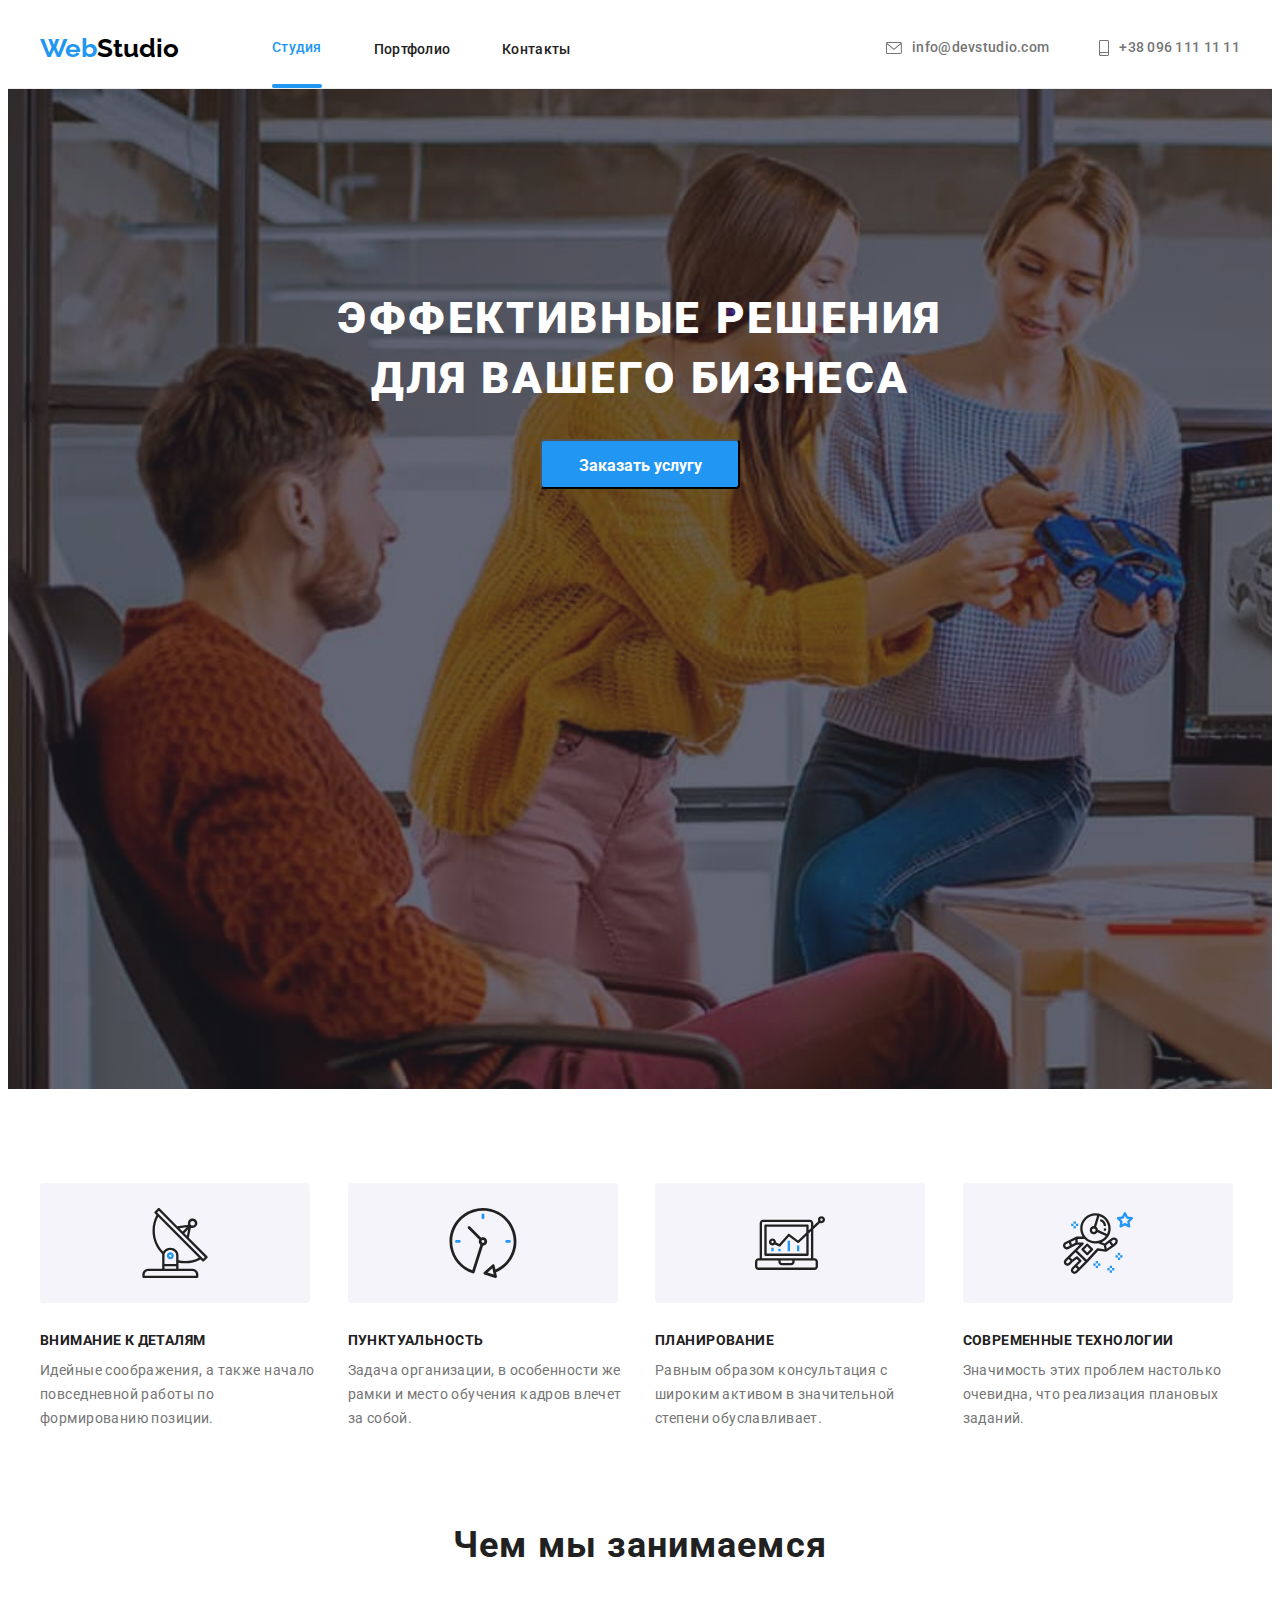
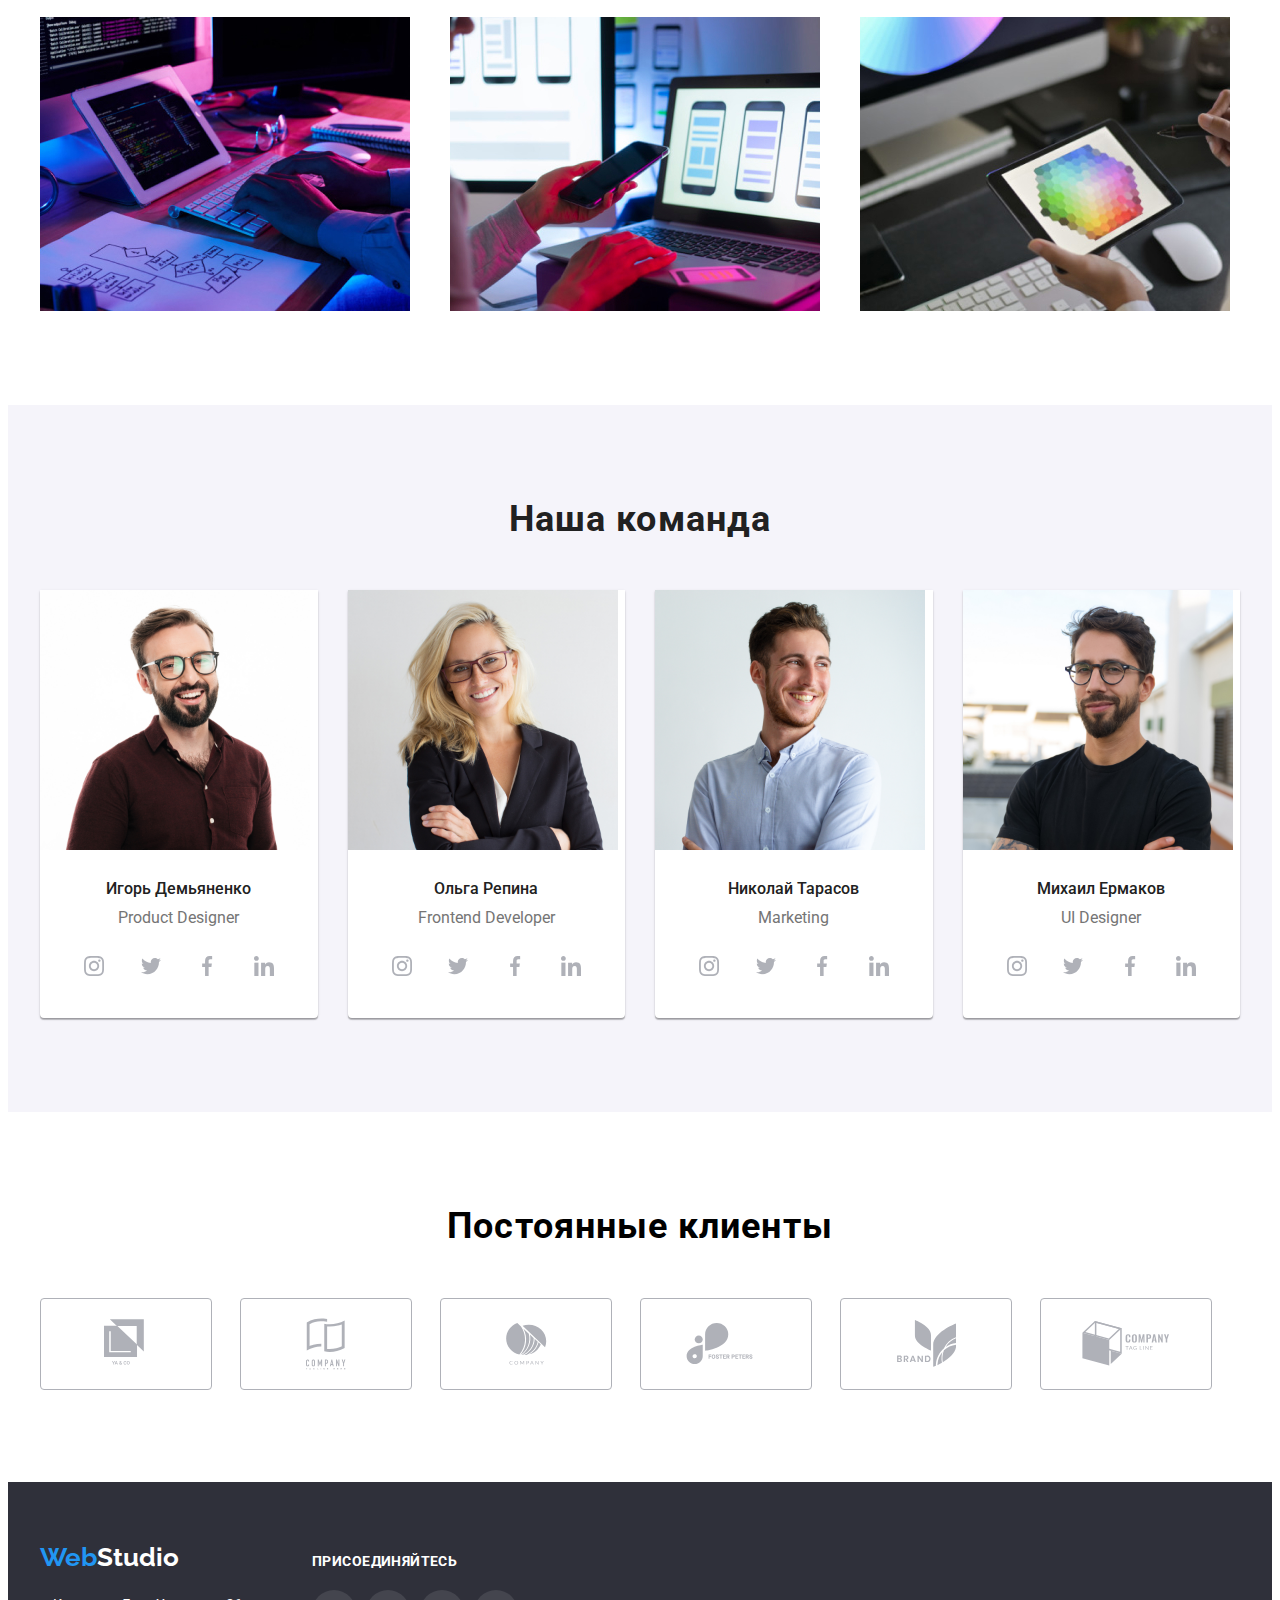
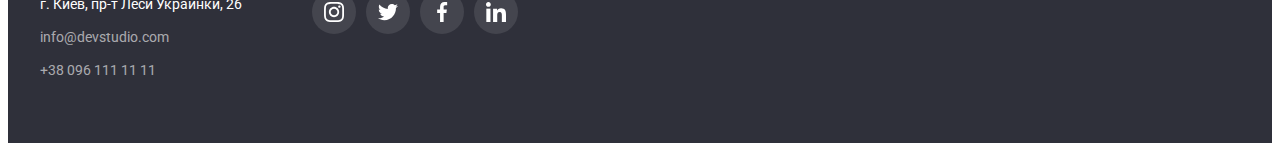
==== index.html @ 8be7efcd "5 REPO" ====
<!DOCTYPE html>
<html lang="ru">

<head>
  <meta charset="UTF-8" />
  <meta http-equiv="X-UA-Compatible" content="IE=edge" />
  <meta name="viewport" content="width=device-width, initial-scale=1.0" />
  <title>Студия</title>
  <link rel="preconnect" href="https://fonts.gstatic.com">
  <link rel="preconnect" href="https://fonts.gstatic.com">
  <link
    href="https://fonts.googleapis.com/css2?family=Raleway:wght@400;700&family=Roboto:wght@400;500;700;900&display=swap"
    rel="stylesheet">

  <link rel="stylesheet" href="https://cdnjs.cloudflare.com/ajax/libs/modern-normalize/1.0.0/modern-normalize.min.css"
    integrity="sha512-ISS7cAi1PEhQ8jnbJpJZMd29NlhNj4AWYyLOSp2CE/CsHxTCu+r+t0D2yoJudVrd0/8fTVPUVDzY5Tvli75u/g=="
    crossorigin="anonymous" />
  <link rel="stylesheet" href="./css/styles.css">
</head>

<body class="page">
  <header class="header">
    <div class="container">
      <nav class="navigation">
        <a class="link logo white-logo logo-margin" href="./index.html"> <span class="logo-color">Web</span>Studio </a>
        <ul class="nav-list list">
          <li class="nav-item">
            <a class="nav-link link active-element" href="./index.html">Студия</a>
          </li>

          <li class="nav-item">
            <a class="nav-link link" href="./portfolio.html">Портфолио</a>
          </li>

          <li class="nav-item">
            <a class="nav-link link" href="">Контакты</a>
          </li>
        </ul>
      </nav>
      <ul class="contact-head list ">

        <li class=" mail-contact">

          <a class=" mail-link-head link " href=" mailto:info@devstudio.com">
            <svg class="icon-mail">
              <use href="./images/vector/sprite.svg#icon-envelope-hover">

              </use>
            </svg>
            info@devstudio.com</a>

        </li>
        <li class=" mail-contact">
          <a class=" tel-link-head link " href="tel:+380961111111">

            <svg class="icon-tel">
              <use href="./images/vector/sprite.svg#icon-smartphone">

              </use>
            </svg>

            +38 096 111 11 11</a>
        </li>
      </ul>
    </div>

  </header>
  <main>
    <!--HERO-->
    <section class="hero">
      <div class="container">
        <h1 class="hero-title">Эффективные решения для вашего бизнеса</h1>

        <button class="modal-btn" type="button">Заказать услугу</button>


      </div>

    </section>
    <!--ADVANTAGES-->
    <section class="advantages">

      <div class="container">

        <h2 class="visually-hidden">Наши особенности</h2>

        <ul class="list list-advant">




          <li class=" features">

            <div class="icon-list">
              <svg class="icon-advantages antenna">
                <use href="./images/vector/sprite.svg#icon-antenna">


                </use>
              </svg>
            </div>
            <h3 class=" features-title">Внимание к деталям</h3>

            <p class="features-paragraph">Идейные соображения, а также начало повседневной работы по
              формированию позиции.</p>
          </li>



          <li class="features">

            <div class="icon-list">
              <svg class="icon-advantages">
                <use href="./images/vector/sprite.svg#icon-clock">


                </use>
              </svg>
            </div>

            <h3 class="features-title">Пунктуальность</h3>
            <p class="features-paragraph">Задача организации, в особенности же рамки и место обучения кадров
              влечет за собой.</p>
          </li>


          <li class="features">
            <div class="icon-list">
              <svg class="icon-advantages">
                <use href="./images/vector/sprite.svg#icon-diagram">


                </use>
              </svg>
            </div>

            <h3 class="features-title">Планирование</h3>
            <p class="features-paragraph">Равным образом консультация с широким активом в значительной
              степени обуславливает.</p>
          </li>

          <li class="features">

            <div class="icon-list">
              <svg class="icon-advantages">
                <use href="./images/vector/sprite.svg#icon-astronaut">


                </use>
              </svg>
            </div>

            <h3 class="features-title">Современные технологии</h3>
            <p class="features-paragraph">Значимость этих проблем настолько очевидна, что реализация плановых
              заданий.</p>
          </li>
        </ul>

      </div>

    </section>
    <!--ABOUT -->
    <section class="about ">
      <div class="container">
        <h2 class="title title-about ">Чем мы занимаемся</h2>
        <ul class="list list-about">
          <li class="img-about">
            <img src="./images/about/img-about.jpg" alt="Разработчик пишет код сайта" width="370" height="294" />
          </li>
          <li class="img-about">
            <img src="./images/about/img-about-test.jpg" alt="Тестировщик проверяет
            работу вебсайта на других устройствах" width="370" height="294" />
          </li>
          <li class="img-about">
            <img src="./images/about/img-about-des.jpg" alt="Дизайнер подбирает цвета вебсайта" width="370"
              height="294" />
          </li>
        </ul>
      </div>

    </section>
    <!--OUR-TEAM-->
    <section class="our-team">
      <div class="container">
        <h2 class="title title-team">Наша команда</h2>
        <ul class="list foto-list">
          <li class="team-img">
            <img src="./images/team/igor-img.jpg" width="270" height="260"
              alt="Игорь Демьяненко - Дизайнер продуктов" />
            <div class="team-list-content">
              <h3 class="workers-name">Игорь Демьяненко</h3>
              <p lang="en" class="position">Product Designer</p>


              <ul class="icon-social-list list link ">
                <li class="icon-social-item">

                  <a href="" class="icon-social-link">
                    <svg class="icon-social">
                      <use href="./images/vector/sprite.svg#icon-instagram">

                      </use>
                    </svg>
                  </a>

                </li>
                <li>

                  <a href="" class="icon-social-link">
                    <svg class="icon-social">
                      <use href="./images/vector/sprite.svg#icon-twitter">

                      </use>
                    </svg>
                  </a>

                </li>
                <li>

                  <a href="" class="icon-social-link">
                    <svg class="icon-social">
                      <use href="./images/vector/sprite.svg#icon-facebook">

                      </use>
                    </svg>
                  </a>

                </li>
                <li>

                  <a href="" class="icon-social-link">
                    <svg class="icon-social">
                      <use href="./images/vector/sprite.svg#icon-linkedin">

                      </use>
                    </svg>
                  </a>

                </li>
              </ul>


            </div>


          </li>
          <li class="team-img">
            <img src="./images/team/olga-img.jpg" width="270" height="260" alt="Ольга Репина-фронтенд-разработчик" />
            <div class="team-list-content">
              <h3 class="workers-name">Ольга Репина</h3>
              <p lang="en" class="position">Frontend Developer</p>
              <ul class="icon-social-list list link ">
                <li class="icon-social-item">

                  <a href="" class="icon-social-link">
                    <svg class="icon-social">
                      <use href="./images/vector/sprite.svg#icon-instagram">

                      </use>
                    </svg>
                  </a>

                </li>
                <li>

                  <a href="" class="icon-social-link">
                    <svg class="icon-social">
                      <use href="./images/vector/sprite.svg#icon-twitter">

                      </use>
                    </svg>
                  </a>

                </li>
                <li>

                  <a href="" class="icon-social-link">
                    <svg class="icon-social">
                      <use href="./images/vector/sprite.svg#icon-facebook">

                      </use>
                    </svg>
                  </a>

                </li>
                <li>

                  <a href="" class="icon-social-link">
                    <svg class="icon-social">
                      <use href="./images/vector/sprite.svg#icon-linkedin">

                      </use>
                    </svg>
                  </a>

                </li>
              </ul>





            </div>

          </li>
          <li class="team-img">
            <img src="./images/team/nikolas-img.jpg" width="270" height="260"
              alt="Николай Тарасов-Маркетинг-UI дизайнер" />
            <div class="team-list-content">
              <h3 class="workers-name">Николай Тарасов</h3>
              <p lang="en" class="position">Marketing</p>

              <ul class="icon-social-list list link ">
                <li class="icon-social-item">

                  <a href="" class="icon-social-link">
                    <svg class="icon-social">
                      <use href="./images/vector/sprite.svg#icon-instagram">

                      </use>
                    </svg>
                  </a>

                </li>
                <li>

                  <a href="" class="icon-social-link">
                    <svg class="icon-social">
                      <use href="./images/vector/sprite.svg#icon-twitter">

                      </use>
                    </svg>
                  </a>

                </li>
                <li>

                  <a href="" class="icon-social-link">
                    <svg class="icon-social">
                      <use href="./images/vector/sprite.svg#icon-facebook">

                      </use>
                    </svg>
                  </a>

                </li>
                <li>

                  <a href="" class="icon-social-link">
                    <svg class="icon-social">
                      <use href="./images/vector/sprite.svg#icon-linkedin">

                      </use>
                    </svg>
                  </a>

                </li>
              </ul>


            </div>

          </li>
          <li class="team-img">
            <img src="./images/team/misha-img.jpg" width="270" height="260" alt="Михаил Ермаков-UI Designer" />

            <div class="team-list-content">
              <h3 class="workers-name">Михаил Ермаков</h3>
              <p lang="en" class="position">UI Designer</p>
              <ul class="icon-social-list list link ">
                <li class="icon-social-item">

                  <a href="" class="icon-social-link">
                    <svg class="icon-social">
                      <use href="./images/vector/sprite.svg#icon-instagram">

                      </use>
                    </svg>
                  </a>

                </li>
                <li>

                  <a href="" class="icon-social-link">
                    <svg class="icon-social">
                      <use href="./images/vector/sprite.svg#icon-twitter">

                      </use>
                    </svg>
                  </a>

                </li>
                <li>

                  <a href="" class="icon-social-link">
                    <svg class="icon-social">
                      <use href="./images/vector/sprite.svg#icon-facebook">

                      </use>
                    </svg>
                  </a>

                </li>
                <li>

                  <a href="" class="icon-social-link">
                    <svg class="icon-social">
                      <use href="./images/vector/sprite.svg#icon-linkedin">

                      </use>
                    </svg>
                  </a>

                </li>
              </ul>


            </div>

          </li>
        </ul>

      </div>

    </section>

    <!-- REGULAR-CLIENTS -->
    <section class="regular-customers ">

      <div class=" container ">
        <h2 class="text-customers">
          Постоянные клиенты
        </h2>

        <ul class="icon-customers-list list link">
          <li class="customers-item">
            <a class="link-icon-customers" href="">
              <svg class="customers-svg" width="44px" height="49px">
                <use href="./images/vector/sprite.svg#icon-logo-1"></use>
              </svg>
            </a>
          </li>
          <li class="customers-item">
            <a class="link-icon-customers" href="">
              <svg class="customers-svg" width="40px" height="52px">
                <use href=" ./images/vector/sprite.svg#icon-logo-2"></use>
              </svg>
            </a>
          </li>
          <li class="customers-item">
            <a class="link-icon-customers" href="">
              <svg class="customers-svg" width="41px" height="42px">
                <use href="./images/vector/sprite.svg#icon-logo-3"></use>
              </svg>
            </a>
          </li>
          <li class="customers-item">
            <a class="link-icon-customers" href="">
              <svg class="customers-svg" width="80px" height="42px">
                <use href="./images/vector/sprite.svg#icon-logo-4"></use>
              </svg>
            </a>
          </li>
          <li class="customers-item">
            <a class="link-icon-customers" href="">
              <svg class="customers-svg" width="59px" height="47px">
                <use href="./images/vector/sprite.svg#icon-logo-5"></use>
              </svg>
            </a>
          </li>
          <li class="customers-item">
            <a class="link-icon-customers" href="">
              <svg class="customers-svg" width="88px" height="45px">
                <use href="./images/vector/sprite.svg#icon-logo-6"></use>
              </svg>
            </a>
          </li>
        </ul>

      </div>



    </section>


  </main>
  <!--CONTACTS-->
  <footer class="footer-info">
    <div class="container contact-div-container ">
      <div>
        <a class="link logo dark-logo logo-footer " href="./index.html">
          <span class="logo-color">Web</span>Studio </a>


        <address class="contact">
          <ul class="list address-map">
            <li class="list-item-contact">
              <a class="link address" href="https://goo.gl/maps/Kj9o169cFubhBfax5" target="_blank"
                rel="noopener noreferrer">
                г. Киев, пр-т Леси Украинки, 26
              </a>
            </li>
            <li class="contact-footer list-item-contact">
              <a class="link footer-contact" href="mailto:info@devstudio.com">info@devstudio.com</a>
            </li>
            <li class="contact-footer list-item-contact">
              <a class="link footer-contact" href="tel:+380961111111">+38 096 111 11 11</a>
            </li>
          </ul>
        </address>
      </div>
      <div class="join ">
        <h3 class="join-text">Присоединяйтесь</h3>
        <ul class="list link list-join">
          <li class="social-join-link-item">
            <a class="link-social-join" href="">
              <svg class="icon-social">
                <use href="./images/vector/sprite.svg#icon-instagram"></use>
              </svg>
            </a>
          </li>
          <li class="social-join-link-item">
            <a class="link-social-join" href="">
              <svg class="icon-social">
                <use href="./images/vector/sprite.svg#icon-twitter"></use>
              </svg>
            </a>
          </li>
          <li class="social-join-link-item">
            <a class="link-social-join" href="">
              <svg class="icon-social">
                <use href="./images/vector/sprite.svg#icon-facebook"></use>
              </svg>
            </a>
          </li>
          <li class="social-join-link-item">
            <a class="link-social-join" href="">
              <svg class="icon-social">
                <use href="./images/vector/sprite.svg#icon-linkedin"></use>
              </svg>
            </a>
          </li>
        </ul>

      </div>



    </div>

  </footer>
</body>

</html>
---- css/styles.css ----
/* ===============COMPONENTS=============== */
:root {
  --main-font: "Roboto", sans-serif;
  --secondary-font: "Raleway", sans-serif;
  --accent-color: #2196f3;
  --secondary-color: #212121;
  --white-color: #ffffff;
  --black-color: #000000;
  --gray-color: #757575;
}
.container {
  width: 1200px;
  margin: 0 auto;
  padding-left: 15px;
  padding-right: 15px;
}

.list {
  list-style: none;
}

.link {
  text-decoration: none;
}

h1,
h2,
h3,
h4,
h5,
h6,
p {
  margin: 0;
}

ul,
ol,
li {
  margin: 0;
  padding: 0;
}

img {
  display: block;
  max-width: 100%;
  height: auto;
}
.header {
  border-bottom: 1px solid #ececec;
}

.visually-hidden {
  position: absolute !important;
  clip: rect(1px 1px 1px 1px); /* IE6, IE7 */
  clip: rect(1px, 1px, 1px, 1px);
  padding: 0 !important;
  border: 0 !important;
  height: 1px !important;
  width: 1px !important;
  overflow: hidden;
}
.title {
  font-family: var(--main-font);
  font-weight: 700;
  font-size: 36px;
  line-height: 1.16;
  text-align: center;
  letter-spacing: 0.03em;

  color: var(--secondary-color);
}

.logo-color {
  font-family: var(--secondary-font);
  font-weight: 700;
  font-size: 26px;
  line-height: 1.19;
  color: var(--accent-color);
}
.logo {
  font-family: var(--secondary-font);
  font-weight: 700;
  font-size: 26px;
  line-height: 1.19;
  color: var(--black-color);
}
.logo-margin {
  margin-right: 93px;
}
.white-logo {
  color: var(--black-color);
}
.dark-logo {
  color: var(--white-color);
}

.icon-social {
  width: 20px;
  height: 20px;
}

/* ============END COMPONENTS==============*/

/* ========================STYLES INDEX.HTML========================= */
/* ================BODY============= */
.page {
  font-family: var(--main-font);
  background: var(--white-color);
}
/* ================END BODY============= */

/* =========HEADER========= */
.header .container {
  display: flex;
  align-items: center;
}

.navigation {
  display: flex;
  align-items: center;
}

.nav-list {
  display: flex;
  align-items: center;
}

.nav-item:not(:last-child) {
  margin-right: 52px;
}

.contact-head {
  display: flex;
  align-items: center;
  margin-left: auto;
}

.icon-mail {
  margin-right: 10px;
  width: 16px;
  height: 12px;
  fill: #757575;
}

.mail-link-head:hover .icon-mail,
.mail-link-head:focus .icon-mail {
  fill: var(--accent-color);
}
.mail-link-head:hover,
.mail-link-head:focus {
  color: var(--accent-color);
}

.mail-contact:not(:last-child) {
  margin-right: 50px;
}
.nav-link {
  padding-top: 32px;
  padding-bottom: 32px;

  font-family: var(--main-font);
  font-weight: 500;
  font-size: 14px;
  line-height: 1.14;
  letter-spacing: 0.02em;
  color: var(--secondary-color);
}

.active-element::after {
  display: block;
  content: "";
  /* width: 48px; */
  height: 4px;
  /* margin-bottom: 28px; */
  position: relative;
  top: 28px;

  border-radius: 2px;
  background: #2196f3;
}

.nav-link:hover,
.nav-link:focus {
  color: var(--accent-color);
}

.mail-link-head {
  display: flex;
  justify-content: center;
  align-items: center;
  padding-top: 32px;
  padding-bottom: 32px;
  font-family: var(--main-font);
  font-weight: 500;
  font-size: 14px;
  line-height: 1.14;
  letter-spacing: 0.02em;
  color: var(--gray-color);
}

.tel-link-head {
  display: flex;
  justify-content: center;
  align-items: center;
  padding-top: 32px;
  padding-bottom: 32px;
  font-family: var(--main-font);
  font-weight: 500;
  font-size: 14px;
  line-height: 1.14;
  letter-spacing: 0.02em;

  color: var(--gray-color);
}

.icon-tel {
  width: 10px;
  height: 16px;
  margin-right: 10px;
  fill: #757575;
}

.tel-link-head:hover .icon-tel,
.tel-link-head:focus .icon-tel {
  fill: var(--accent-color);
}
.tel-link-head:hover,
.tel-link-head:focus {
  color: var(--accent-color);
}

/* =========END HEADER========= */

/* =========HERO========= */
.hero {
  padding-top: 200px;
  padding-bottom: 200px;
  max-width: 1600px;
  margin-right: auto;
  margin-left: auto;
  height: 600px;
  text-align: center;
  background: #2f303a;
  background-color: var(--gray-color);
  background-image: linear-gradient(
      rgba(47, 48, 58, 0.4),
      rgba(47, 48, 58, 0.4)
    ),
    url("../images/hero/Img.jpg");
  background-repeat: no-repeat;
  background-size: cover;
}
.hero-title {
  font-weight: 900;
  font-size: 44px;
  line-height: 1.36;
  text-transform: uppercase;
  color: var(--white-color);
  max-width: 696px;
  margin-left: auto;
  margin-right: auto;
  text-align: center;
  letter-spacing: 0.06em;
  font-family: var(--main-font);
}

.modal-btn {
  display: inline-block;
  min-width: 200px;
  height: 50px;
  border-radius: 4px;
  font-family: var(--main-font);
  font-weight: 700;
  font-size: 16px;
  line-height: 1.87;
  color: var(--white-color);
  background-color: var(--accent-color);
}
.modal-btn {
  cursor: pointer;
}
.modal-btn {
  margin-top: 30px;
  padding-top: 10px;
  padding-right: 32px;
  padding-bottom: 10px;
  padding-left: 32px;
}

/* =========END HERO========= */

/* =========ADVANTAGES======= */
.advantages {
  display: flex;
  padding-top: 94px;
  padding-bottom: 94px;
}
.list-advant {
  margin-left: -30px;
}
.list {
  display: flex;
}

.features-title {
  font-family: var(--main-font);
  font-weight: 700;
  font-size: 14px;
  line-height: 1.14;
  letter-spacing: 0.03em;
  text-transform: uppercase;
  color: var(--secondary-color);
  margin-bottom: 10px;
}
.features-paragraph {
  font-family: var(--main-font);
  font-weight: 400;
  font-size: 14px;
  line-height: 1.71;
  color: var(--gray-color);
  letter-spacing: 0.03em;
}
.features {
  flex-basis: calc(100% / 4 - 30px);
  margin-left: 30px;
}

.icon-advantages {
  width: 70px;
  height: 70px;
}

.icon-list {
  width: 270px;
  height: 120px;
  display: flex;
  align-items: center;
  justify-content: center;
  background-repeat: no-repeat;
  background-color: #f5f4fa;
  border-radius: 4px;
  margin-bottom: 30px;
}
/*======= END ADVANTAGES===== */

/* ========ABOUT======== */

.about {
  padding-bottom: 94px;
}
.list-about {
  margin-left: -30px;
}
.title-about {
  margin-bottom: 50px;
}
.img-about {
  flex-basis: calc(100% / 3 - 30px);
  margin-left: 30px;
}
/* ========END ABOUT======= */

/* =========OUR TEAM========= */

.foto-list {
  margin-left: -30px;
}
.team-list-content {
  text-align: center;
  padding: 30px 32px;
}

.title-team {
  margin-bottom: 50px;
}
.team-img {
  background-color: #ffffff;
  flex-basis: calc(100% / 4 - 30px);
  margin-left: 30px;

  box-shadow: 0px 1px 3px rgba(0, 0, 0, 0.12), 0px 1px 1px rgba(0, 0, 0, 0.14),
    0px 2px 1px rgba(0, 0, 0, 0.2);
  border-radius: 0px 0px 4px 4px;
}
.our-team {
  background: #f5f4fa;
  display: flex;
  padding-top: 94px;
  padding-bottom: 94px;
}
.workers-name {
  margin-bottom: 10px;
  font-family: var(--main-font);
  font-weight: 500;
  font-size: 16px;
  line-height: 1.18;
  color: var(--secondary-color);
}

.icon-social-list {
  display: flex;
  align-items: center;
  justify-content: space-between;
}

.icon-social-link {
  display: flex;
  justify-content: center;
  align-items: center;
  width: 44px;
  height: 44px;
  border-radius: 50%;
  fill: #afb1b8;
}
.icon-social-link:hover,
.icon-social-link:focus {
  background-color: var(--accent-color);
}

.icon-social-link:hover .icon-social,
.icon-social-link:focus .icon-social {
  fill: var(--white-color);
}

.position {
  font-family: var(--main-font);
  font-weight: 400;
  font-size: 16px;
  line-height: 1.18;
  color: var(--gray-color);
  margin-bottom: 16px;
}

/* ========= END OUR TEAM========= */

/* ================REGULAR-CLIENTS=============== */

.regular-customers {
  padding-top: 94px;
  padding-bottom: 94px;
}

.text-customers {
  font-family: var(--main-font);
  font-weight: 700;
  font-size: 36px;
  line-height: 1.16;
  text-align: center;
  letter-spacing: 0.03em;
  margin-bottom: 50px;
}

.link-icon-customers {
  display: flex;
  align-items: center;
  justify-content: center;
  border: 1px solid #afb1b8;
  border-radius: 4px;
  width: 100%;
  height: 100%;
  background-color: var(--white-color);
}

.link-icon-customers:hover .customers-svg,
.link-icon-customers:focus .customers-svg {
  fill: var(--accent-color);
}

.link-icon-customers:hover,
.link-icon-customers:focus {
  border-color: var(--accent-color);
}

.icon-customers-list {
  display: flex;
}

.customers-item {
  width: 170px;
  height: 90px;
}
.customers-svg {
  fill: #afb1b8;
}

.customers-item:not(:last-child) {
  margin-right: 30px;
}

/* ================END-REGULAR-CLIENTS=============== */

/* ==========CONTACTS==========*/

.footer-info {
  background: #2f303a;
  padding-top: 60px;
  padding-bottom: 60px;
}

.contact {
  font-style: normal;
}

.logo-footer {
  display: block;
  margin-bottom: 20px;
}
.address-map,
.list-item-contact,
.footer-contact {
  display: flex;
  flex-direction: column;
}

.list-item-contact:not(:last-child) {
  margin-bottom: 9px;
}
.address {
  font-family: var(--main-font);
  font-weight: 400;
  font-size: 14px;
  line-height: 1.71;
  color: var(--white-color);
}

.footer-contact {
  font-family: var(--main-font);
  font-weight: 400;
  font-size: 14px;
  line-height: 1.71;
  color: #ffffff99;
  display: block;
}

.join-text {
  display: block;
  font-family: var(--main-font);
  font-weight: 700;
  font-size: 14px;
  line-height: 1.14;
  letter-spacing: 0.03em;
  text-transform: uppercase;
  color: var(--white-color);
  margin-bottom: 20px;
}

.link-social-join {
  display: flex;
  align-items: center;
  justify-content: center;

  width: 44px;
  height: 44px;
  border-radius: 50%;
  background-color: rgba(255, 255, 255, 0.1);
}

.social-join-link-item .link-social-join {
  fill: var(--white-color);
}
.link-social-join:hover .icon-social,
.link-social-join:focus .icon-social {
  fill: var(--white-color);
}
.link-social-join:hover,
.link-social-join:focus {
  background-color: var(--accent-color);
}

.social-join-link-item:not(:last-child) {
  margin-right: 10px;
}

.contact-div-container {
  display: flex;
  align-items: baseline;
}

.join {
  margin-left: 70px;
}

/* ==========END CONTACTS==========*/
/* ========================END STYLES INDEX.HTML========================= */

/* ==============================PORTFOLIO============================== */
/* =====================HEADER PORTFOLIO===================== */
/* =====================active element відповідає за підсвітку силок================*/
.active-element {
  color: var(--accent-color);
}
/* =====================END HEADER PORTFOLIO===================== */

/* =================MAIN SEACTION====================== */

/* ===============BUTTON============ */
.center-button {
  display: flex;
  flex-wrap: nowrap;
  justify-content: center;
  margin-bottom: 50px;
}
.main-port {
  padding-top: 94px;
  padding-bottom: 94px;
}
.element-button {
  color: var(--secondary-color);
  background: #f5f4fa;
}
.element-button:not(:last-child) {
  margin-right: 8px;
}
.filters {
  font-family: var(--main-font);
  font-weight: 500;
  font-size: 16px;
  line-height: 1.62;
  text-align: center;
  letter-spacing: 0.03em;
  border-radius: 4px;

  padding-top: 6px;
  padding-right: 22px;
  padding-bottom: 6px;
  padding-left: 22px;
}
.filters:hover,
.filters:focus {
  box-shadow: 0px 3px 1px rgba(0, 0, 0, 0.1), 0px 1px 2px rgba(0, 0, 0, 0.08),
    0px 2px 2px rgba(0, 0, 0, 0.12);
  color: floralwhite;
  background: var(--accent-color);
}
.filters {
  cursor: pointer;
}
/* =============END BUTTON=========== */

/* ===========PORT FOTO============== */

.card-set {
  flex-wrap: wrap;
  margin-left: -30px;
  margin-top: -30px;
}

.card-foto {
  flex-basis: calc(100% / 3 - 30px);
  margin-left: 30px;
  margin-top: 30px;

  justify-content: center;
  border-top-left-radius: 1px;
  border-top-right-radius: 1px;
}
.card-content {
  padding-top: 20px;
  padding-bottom: 20px;
  padding-left: 24px;
  padding-right: 24px;
  background: #ffffff;
  border: 1px solid #eeeeee;
  border-bottom-right-radius: 1px;
  border-bottom-left-radius: 1px;
  border-top: none;
}
.photo-title {
  margin-bottom: 4px;
  font-family: var(--main-font);
  font-weight: 700;
  font-size: 18px;
  line-height: 2;
  color: var(--secondary-color);
}
.photo-paragraph {
  font-family: var(--main-font);
  font-weight: 400;
  font-size: 16px;
  line-height: 1.87;
  color: var(--gray-color);
}

.card-foto:hover,
.card-foto:focus {
  box-shadow: 0px 1px 1px rgba(0, 0, 0, 0.12), 0px 4px 4px rgba(0, 0, 0, 0.06),
    1px 4px 6px rgba(0, 0, 0, 0.16);
}

/* =================END MAIN SEACTION===================*/ ;
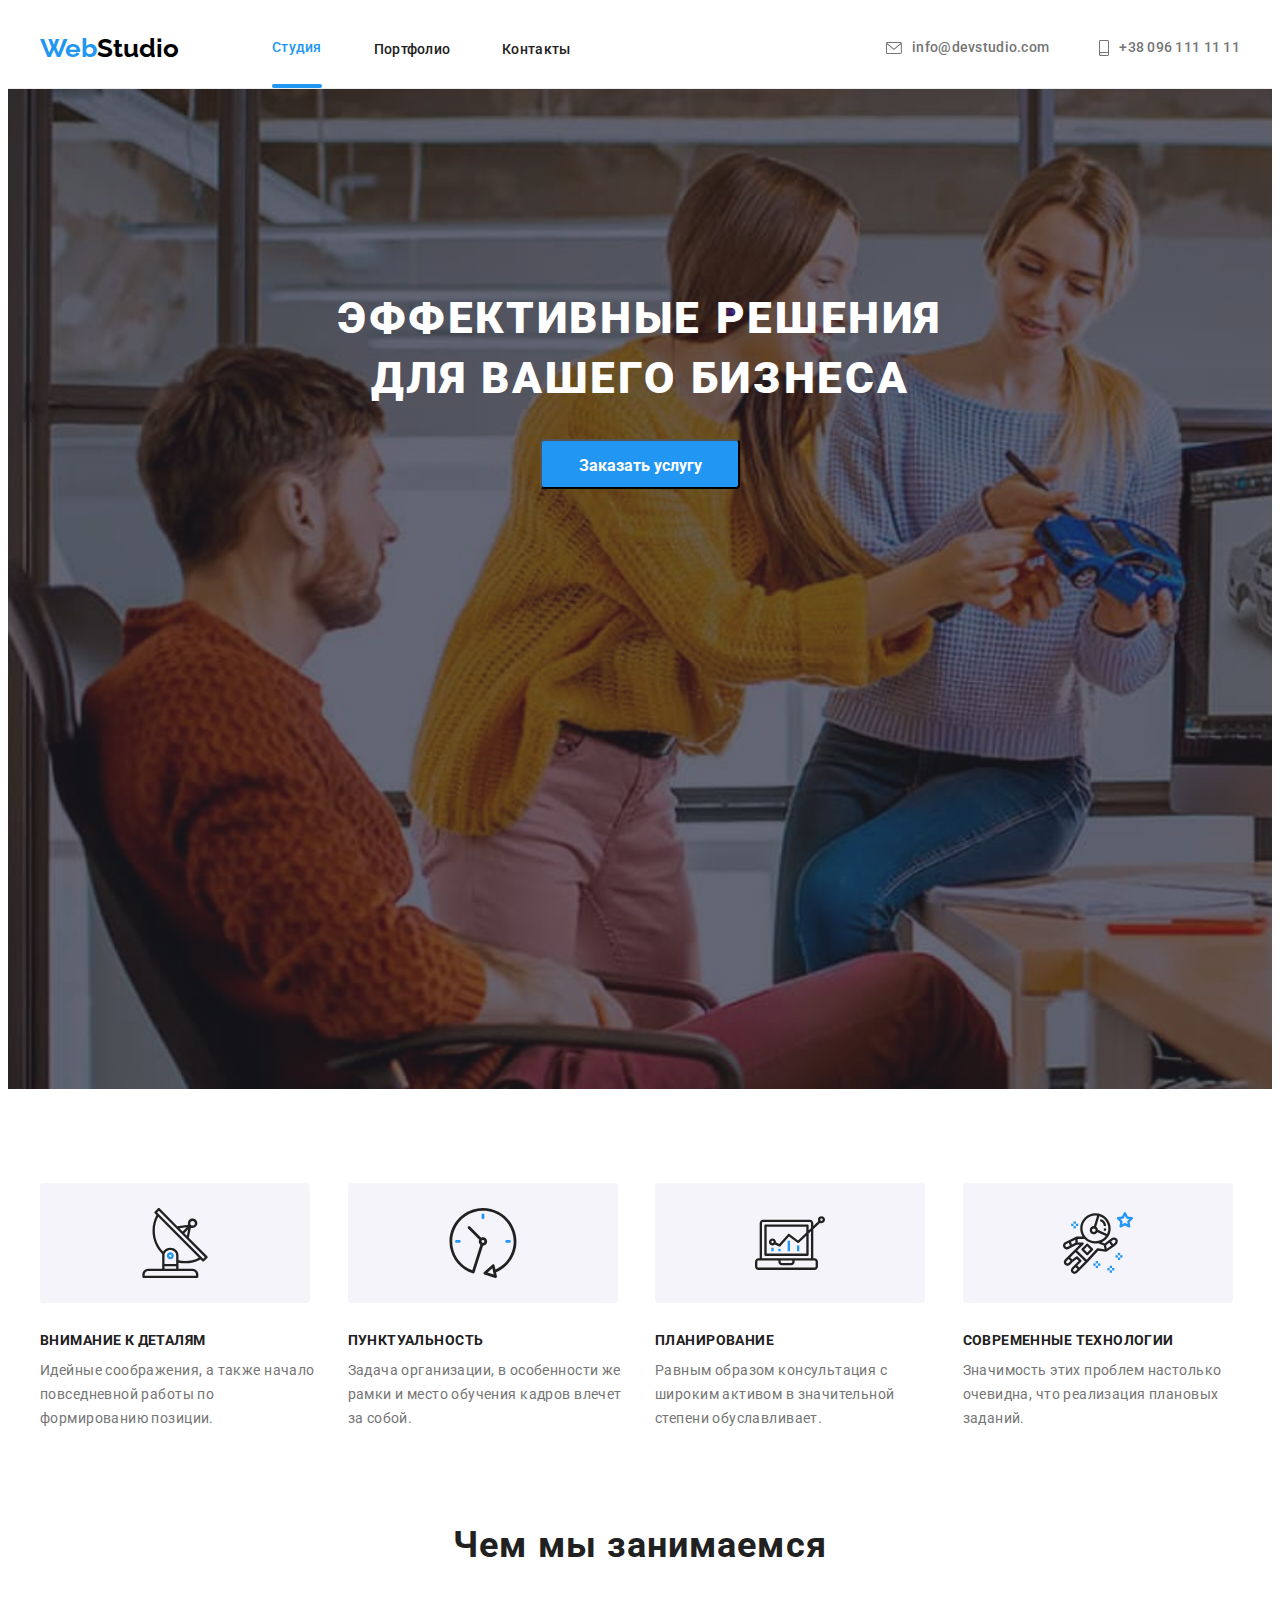
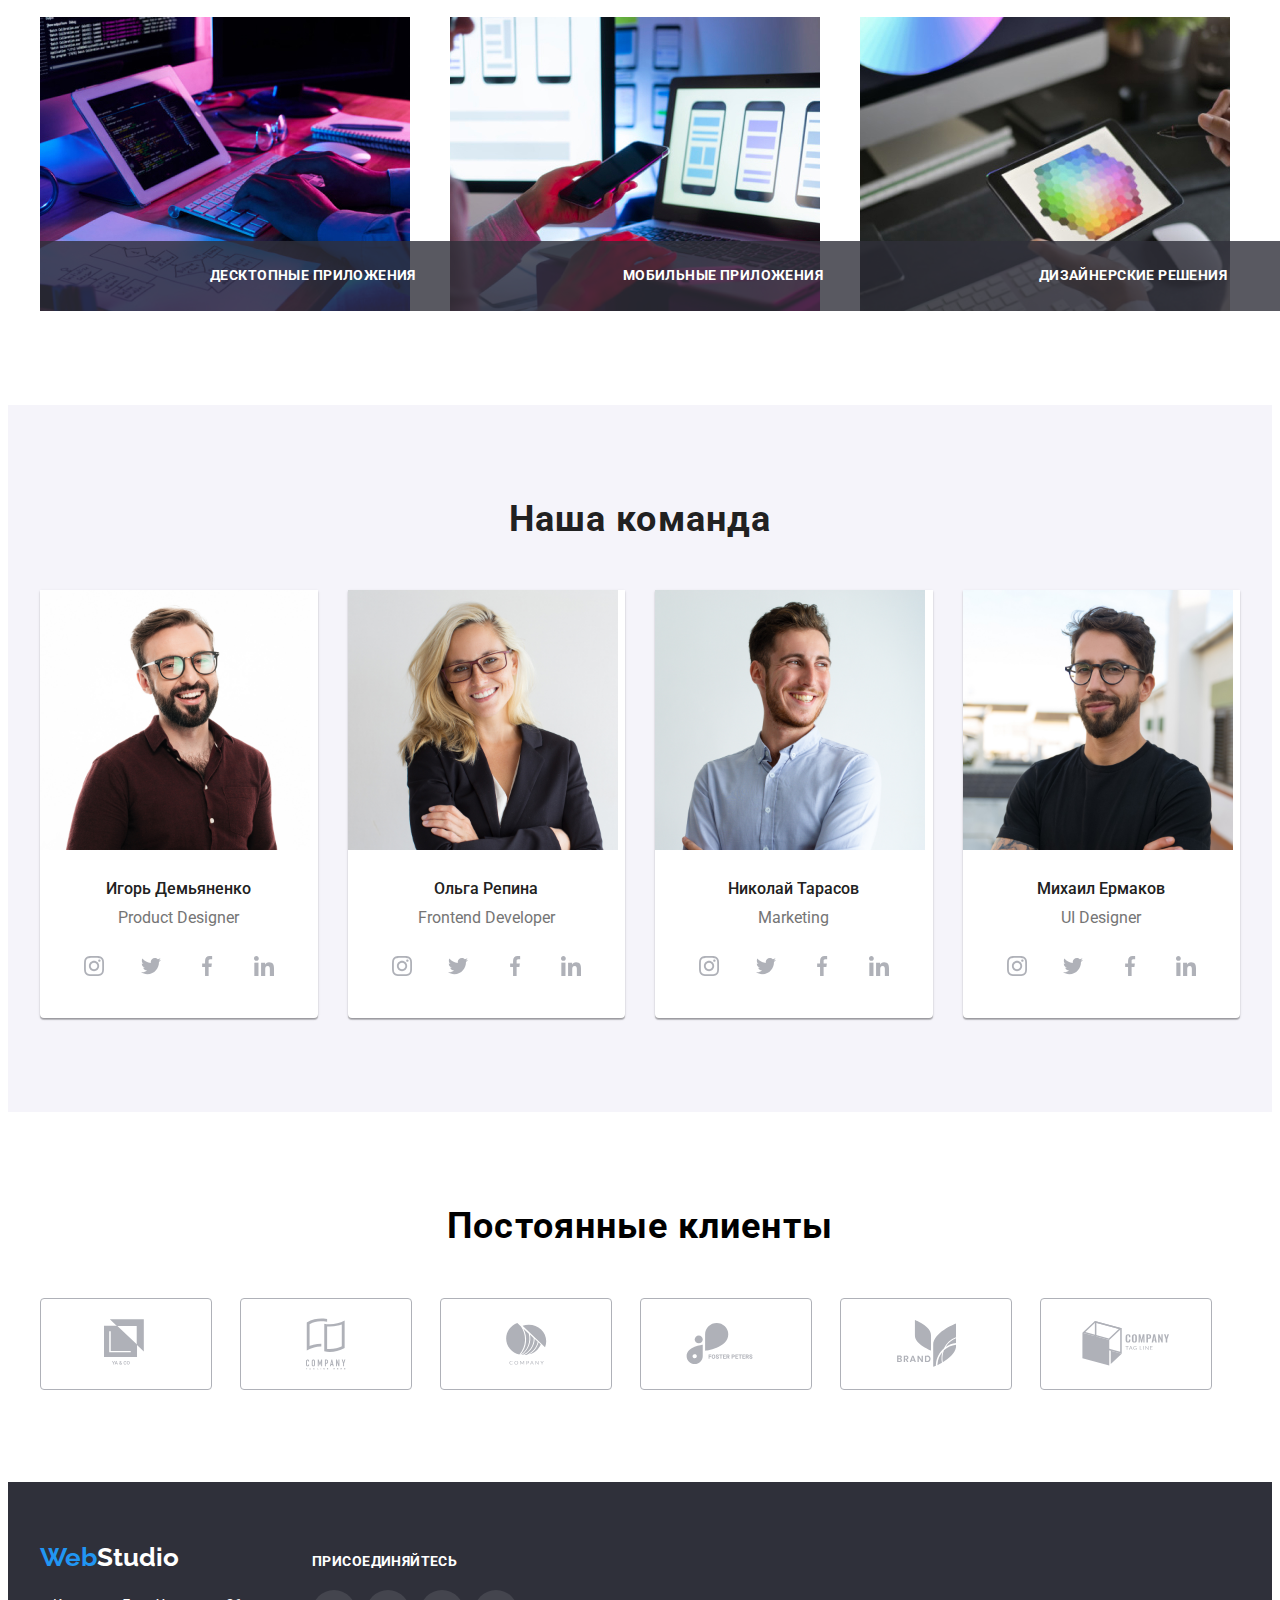
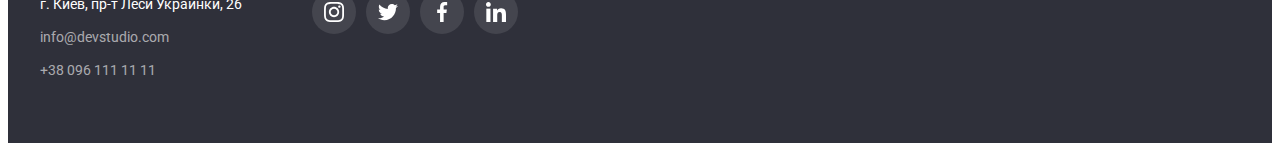
==== commit 51e626c9: "Оверлей" ====
--- a/index.html
+++ b/index.html
@@ -166,14 +166,25 @@
         <ul class="list list-about">
           <li class="img-about">
             <img src="./images/about/img-about.jpg" alt="Разработчик пишет код сайта" width="370" height="294" />
+
+            <p class="overlay-index">
+              Десктопные приложения
+            </p>
+
           </li>
           <li class="img-about">
             <img src="./images/about/img-about-test.jpg" alt="Тестировщик проверяет
             работу вебсайта на других устройствах" width="370" height="294" />
+            <p class="overlay-index">
+              Мобильные приложения
+            </p>
           </li>
           <li class="img-about">
             <img src="./images/about/img-about-des.jpg" alt="Дизайнер подбирает цвета вебсайта" width="370"
               height="294" />
+            <p class="overlay-index">
+              Дизайнерские решения
+            </p>
           </li>
         </ul>
       </div>
--- a/css/styles.css
+++ b/css/styles.css
@@ -167,8 +167,9 @@
 }
 
 .active-element::after {
+  content: "";
   display: block;
-  content: "";
+
   /* width: 48px; */
   height: 4px;
   /* margin-bottom: 28px; */
@@ -358,6 +359,30 @@
   flex-basis: calc(100% / 3 - 30px);
   margin-left: 30px;
 }
+.img-about {
+  position: relative;
+}
+.overlay-index {
+  position: absolute;
+  bottom: 0;
+  left: 0;
+  background: rgba(47, 48, 58, 0.8);
+  color: #ffffff;
+  width: 100%;
+  margin-top: 224px;
+  padding-top: 27px;
+  padding-right: 82px;
+  padding-bottom: 27px;
+  padding-left: 83px;
+
+  font-family: var(--main-font);
+  font-weight: 700;
+  font-size: 14px;
+  line-height: 1.14;
+  text-align: center;
+  letter-spacing: 0.03em;
+  text-transform: uppercase;
+}
 /* ========END ABOUT======= */
 
 /* =========OUR TEAM========= */
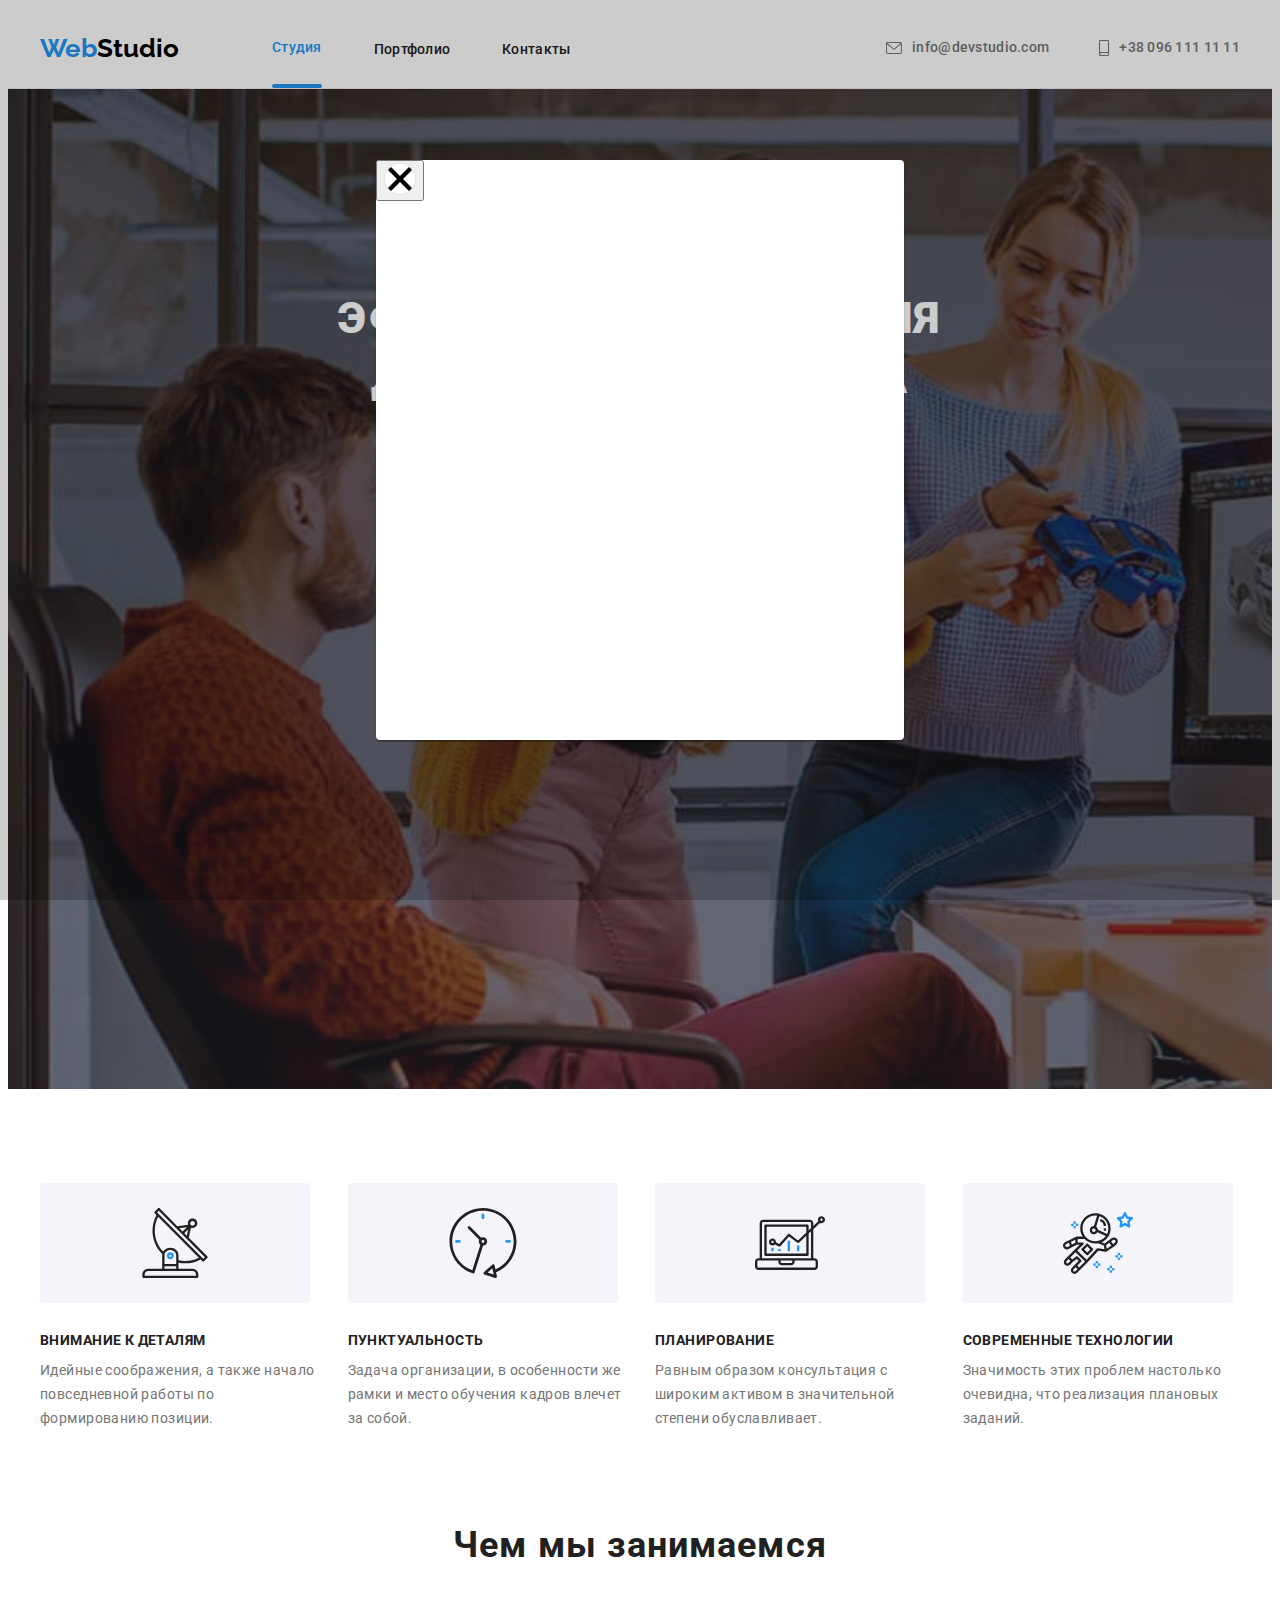
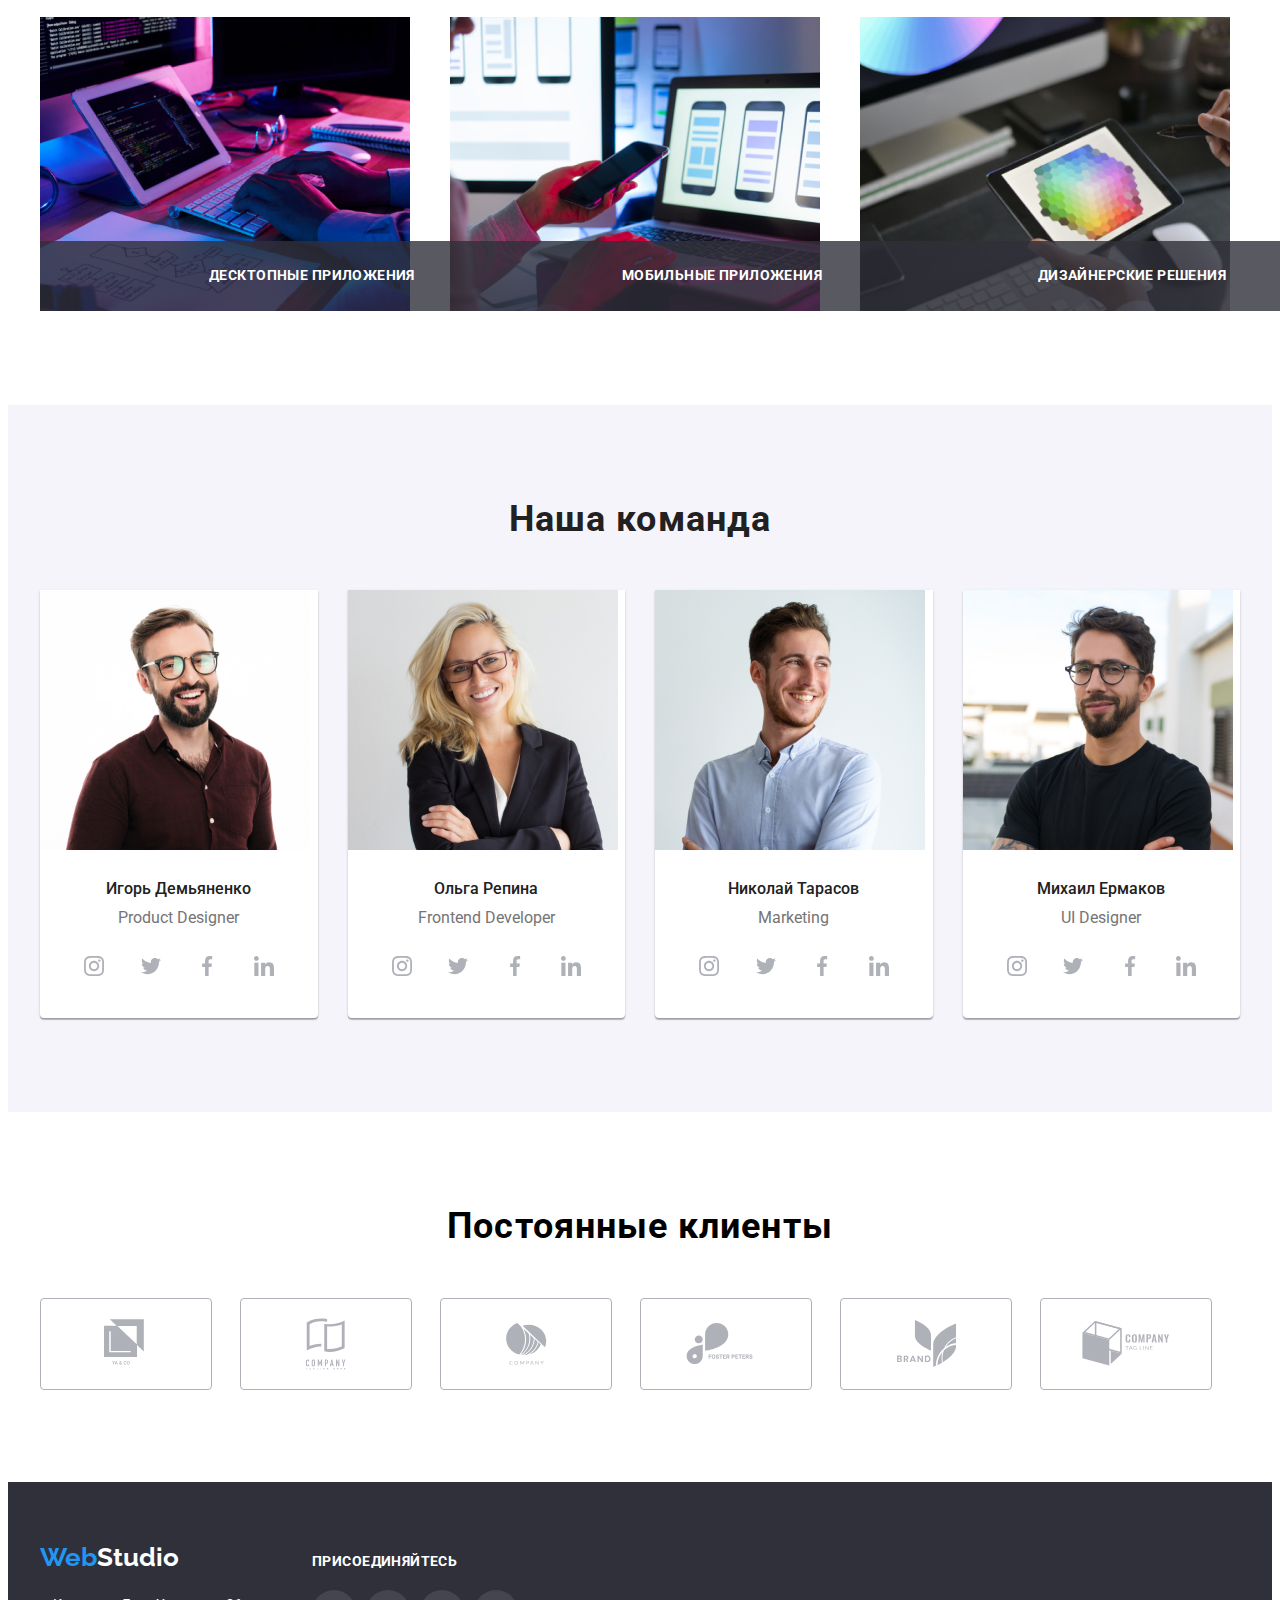
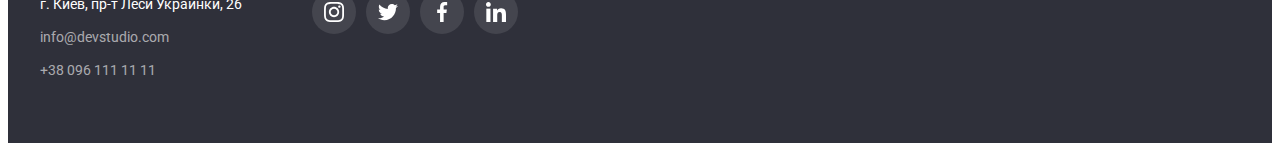
==== commit ad7e0c8c: "border" ====
--- a/index.html
+++ b/index.html
@@ -561,6 +561,24 @@
     </div>
 
   </footer>
+
+  <div class="backdrop">
+    <div class="modal">
+
+      <button type="button" class="close-modal-btn">
+        <svg class="btn-close">
+          <use href="./images/vector/sprite.svg#icon-close">
+
+          </use>
+        </svg>
+
+      </button>
+    </div>
+
+
+  </div>
+
+
 </body>
 
 </html>--- a/css/styles.css
+++ b/css/styles.css
@@ -7,6 +7,10 @@
   --white-color: #ffffff;
   --black-color: #000000;
   --gray-color: #757575;
+  --color-change: color 250ms cubic-bezier(0.4, 0, 0.2, 1);
+  --fill-change: fill 250ms cubic-bezier(0.4, 0, 0.2, 1);
+  --background-color-change: background-color 250ms cubic-bezier(0.4, 0, 0.2, 1);
+  --border-color-change: border-color 250ms cubic-bezier(0.4, 0, 0.2, 1);
 }
 .container {
   width: 1200px;
@@ -121,7 +125,6 @@
 }
 
 .nav-list {
-  display: flex;
   align-items: center;
 }
 
@@ -140,6 +143,7 @@
   width: 16px;
   height: 12px;
   fill: #757575;
+  transition: var(--fill-change);
 }
 
 .mail-link-head:hover .icon-mail,
@@ -164,15 +168,14 @@
   line-height: 1.14;
   letter-spacing: 0.02em;
   color: var(--secondary-color);
+  transition: var(--color-change);
 }
 
 .active-element::after {
   content: "";
   display: block;
 
-  /* width: 48px; */
   height: 4px;
-  /* margin-bottom: 28px; */
   position: relative;
   top: 28px;
 
@@ -197,6 +200,7 @@
   line-height: 1.14;
   letter-spacing: 0.02em;
   color: var(--gray-color);
+  transition: var(--color-change);
 }
 
 .tel-link-head {
@@ -210,8 +214,8 @@
   font-size: 14px;
   line-height: 1.14;
   letter-spacing: 0.02em;
-
   color: var(--gray-color);
+  transition: var(--color-change);
 }
 
 .icon-tel {
@@ -219,6 +223,7 @@
   height: 16px;
   margin-right: 10px;
   fill: #757575;
+  transition: var(--fill-change);
 }
 
 .tel-link-head:hover .icon-tel,
@@ -373,7 +378,7 @@
   padding-top: 27px;
   padding-right: 82px;
   padding-bottom: 27px;
-  padding-left: 83px;
+  padding-left: 82px;
 
   font-family: var(--main-font);
   font-weight: 700;
@@ -436,6 +441,11 @@
   height: 44px;
   border-radius: 50%;
   fill: #afb1b8;
+  transition: var(--background-color-change);
+}
+
+.icon-social {
+  transition: var(--fill-change);
 }
 .icon-social-link:hover,
 .icon-social-link:focus {
@@ -484,6 +494,7 @@
   width: 100%;
   height: 100%;
   background-color: var(--white-color);
+  transition: var(--border-color-change);
 }
 
 .link-icon-customers:hover .customers-svg,
@@ -506,6 +517,7 @@
 }
 .customers-svg {
   fill: #afb1b8;
+  transition: var(--fill-change);
 }
 
 .customers-item:not(:last-child) {
@@ -578,6 +590,7 @@
   height: 44px;
   border-radius: 50%;
   background-color: rgba(255, 255, 255, 0.1);
+  transition: var(--background-color-change);
 }
 
 .social-join-link-item .link-social-join {
@@ -607,6 +620,42 @@
 
 /* ==========END CONTACTS==========*/
 /* ========================END STYLES INDEX.HTML========================= */
+
+/* ===================MODAL-BACKDROP===================== */
+
+.backdrop {
+  position: fixed;
+  top: 0;
+  left: 0;
+  width: 100vw;
+  height: 100vh;
+  background: rgba(0, 0, 0, 0.2);
+}
+
+.modal {
+  position: absolute;
+  top: 50%;
+  left: 50%;
+  transform: translate(-50%, -50%);
+  width: 528px;
+  height: 580px;
+  background: #ffffff;
+  box-shadow: 0px 1px 3px rgba(0, 0, 0, 0.12), 0px 1px 1px rgba(0, 0, 0, 0.14),
+    0px 2px 1px rgba(0, 0, 0, 0.2);
+  border-radius: 4px;
+}
+
+.close-modal-btn {
+}
+.btn-close {
+  width: 30px;
+  height: 30px;
+
+  background: #ffffff;
+  border: 1px solid rgba(0, 0, 0, 0.1);
+  border-radius: 50%;
+}
+/* ===================END-MODAL-BACKDROP===================== */
 
 /* ==============================PORTFOLIO============================== */
 /* =====================HEADER PORTFOLIO===================== */
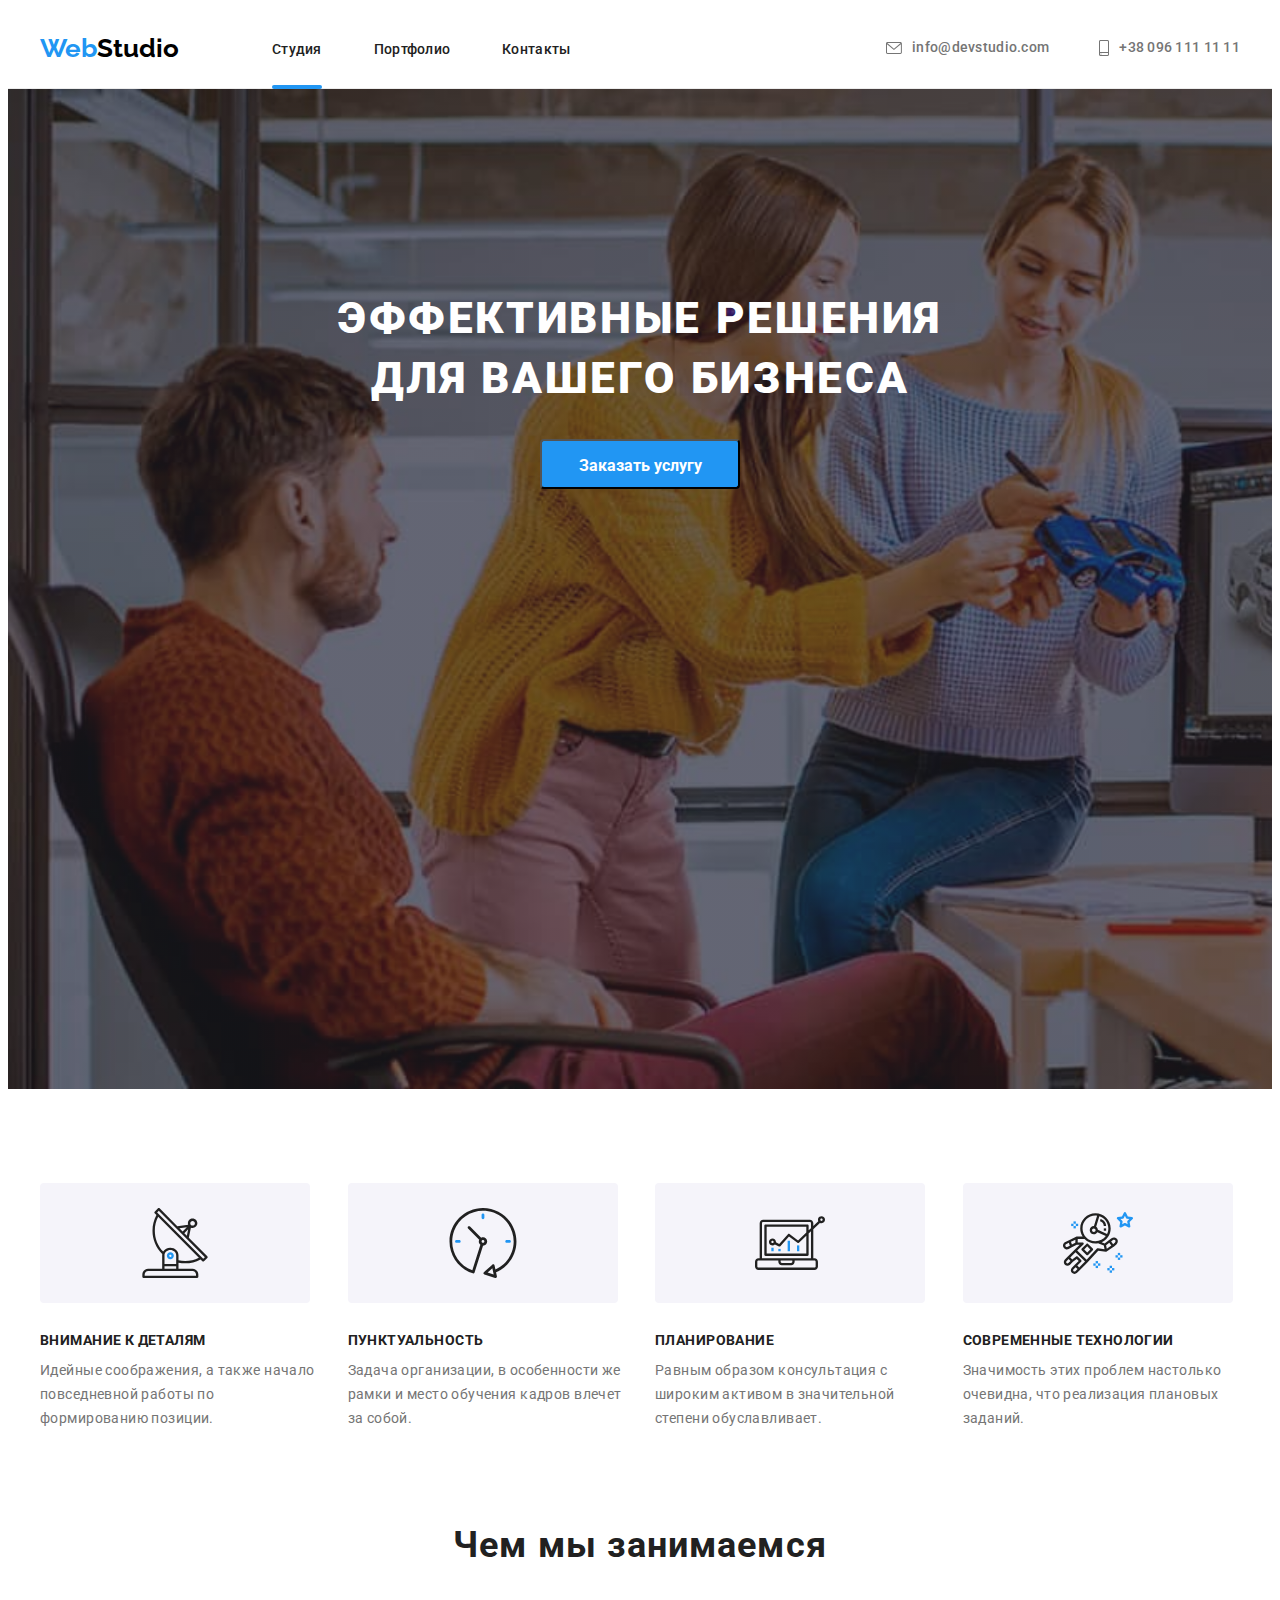
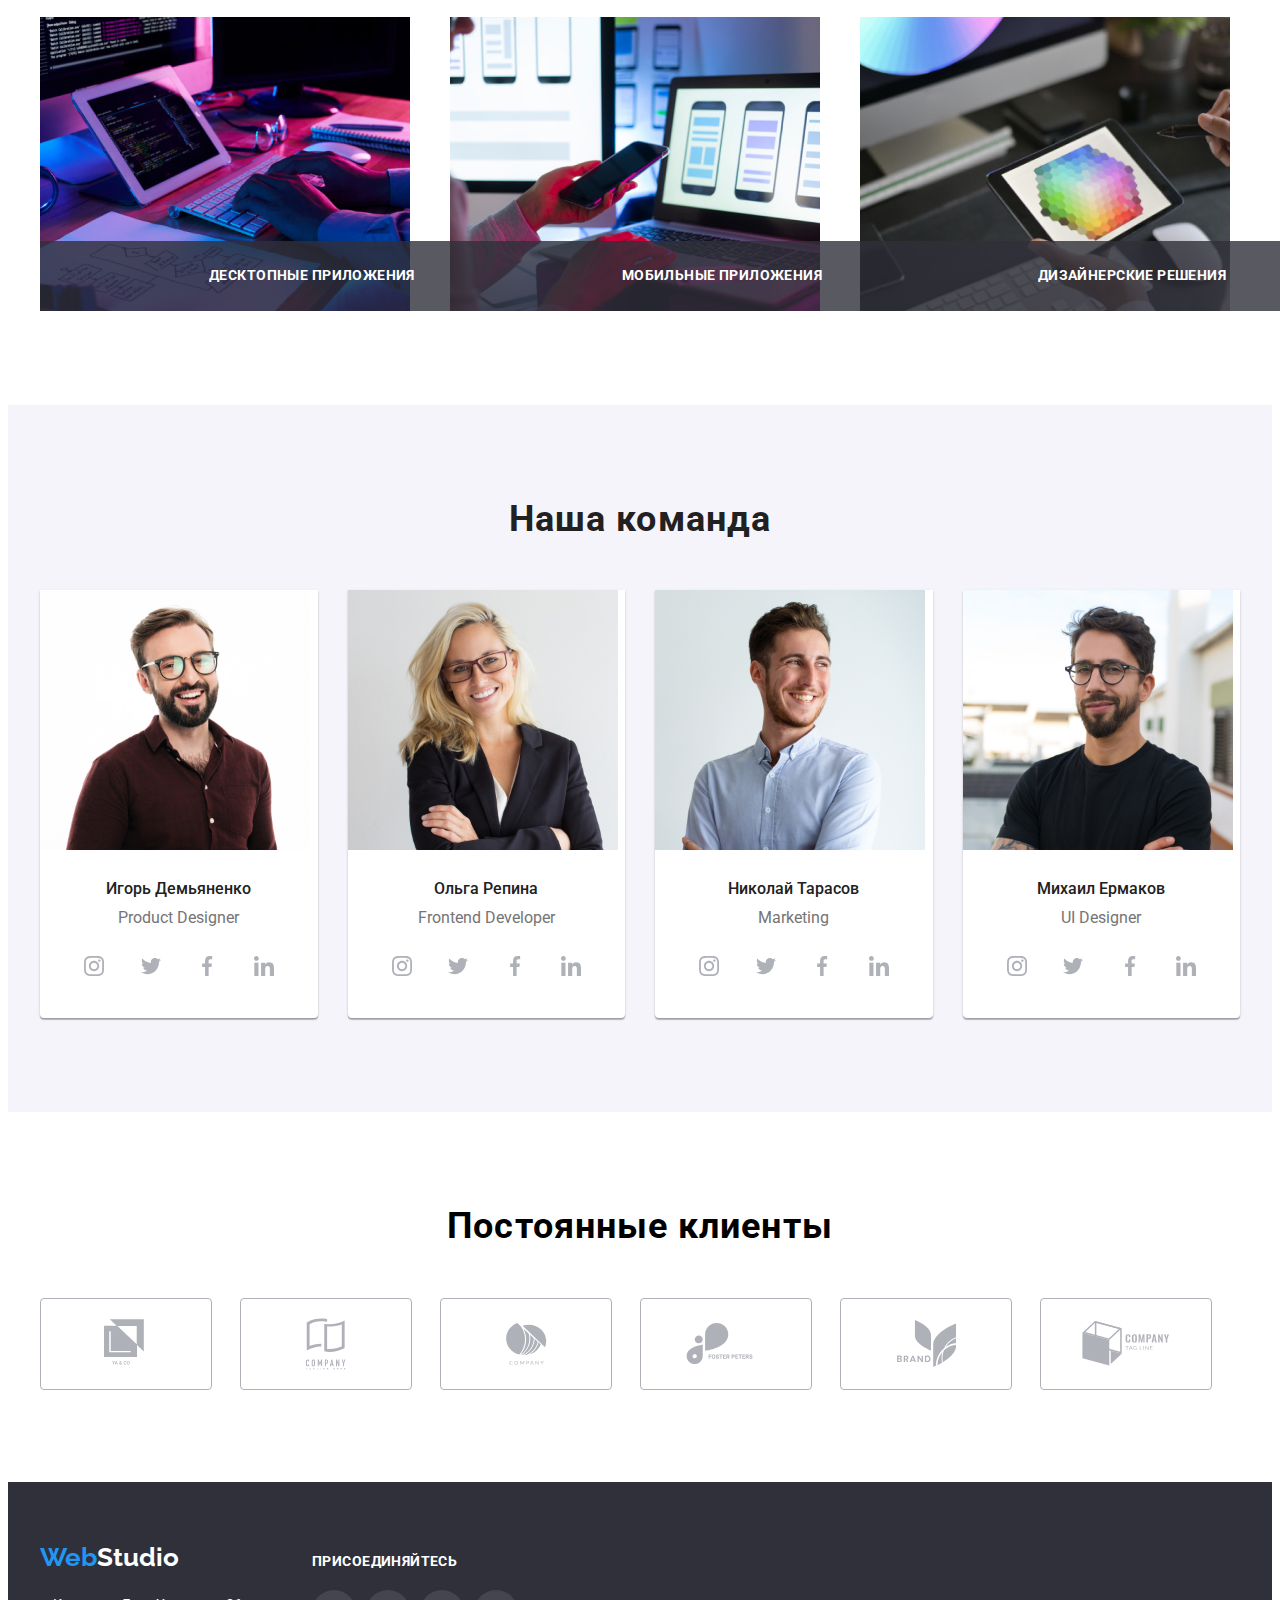
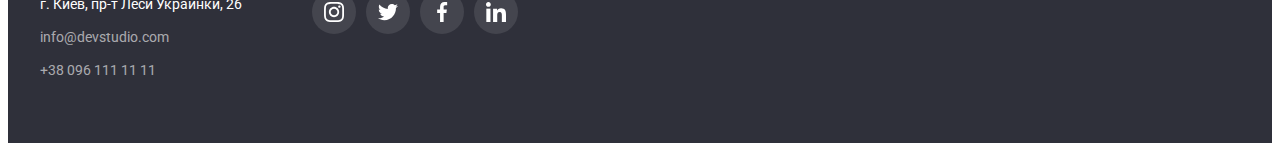
==== commit 51f12fe0: "goo" ====
--- a/index.html
+++ b/index.html
@@ -25,11 +25,11 @@
         <a class="link logo white-logo logo-margin" href="./index.html"> <span class="logo-color">Web</span>Studio </a>
         <ul class="nav-list list">
           <li class="nav-item">
-            <a class="nav-link link active-element" href="./index.html">Студия</a>
+            <a href="./index.html" class="nav-link link  current">Студия</a>
           </li>
 
           <li class="nav-item">
-            <a class="nav-link link" href="./portfolio.html">Портфолио</a>
+            <a href="./portfolio.html" class="nav-link link ">Портфолио</a>
           </li>
 
           <li class="nav-item">
@@ -71,7 +71,7 @@
       <div class="container">
         <h1 class="hero-title">Эффективные решения для вашего бизнеса</h1>
 
-        <button class="modal-btn" type="button">Заказать услугу</button>
+        <button class="modal-btn" type="button" data-modal-open>Заказать услугу</button>
 
 
       </div>
@@ -166,25 +166,35 @@
         <ul class="list list-about">
           <li class="img-about">
             <img src="./images/about/img-about.jpg" alt="Разработчик пишет код сайта" width="370" height="294" />
-
-            <p class="overlay-index">
-              Десктопные приложения
-            </p>
+            <div class="overlay-index">
+              <p class="overlay-index-title">
+                Десктопные приложения
+              </p>
+
 
           </li>
           <li class="img-about">
             <img src="./images/about/img-about-test.jpg" alt="Тестировщик проверяет
             работу вебсайта на других устройствах" width="370" height="294" />
-            <p class="overlay-index">
-              Мобильные приложения
-            </p>
+            <div class="overlay-index">
+              <p class="overlay-index-title">
+                Мобильные приложения
+              </p>
+
+            </div>
+
           </li>
           <li class="img-about">
             <img src="./images/about/img-about-des.jpg" alt="Дизайнер подбирает цвета вебсайта" width="370"
               height="294" />
-            <p class="overlay-index">
-              Дизайнерские решения
-            </p>
+            <div class="overlay-index">
+              <p class="overlay-index-title">
+                Дизайнерские решения
+              </p>
+
+
+
+
           </li>
         </ul>
       </div>
@@ -562,10 +572,10 @@
 
   </footer>
 
-  <div class="backdrop">
+  <div class="backdrop is-hidden" data-modal>
     <div class="modal">
 
-      <button type="button" class="close-modal-btn">
+      <button type="button" class="close-modal-btn" data-modal-close>
         <svg class="btn-close">
           <use href="./images/vector/sprite.svg#icon-close">
 
@@ -573,6 +583,8 @@
         </svg>
 
       </button>
+
+      <script src="./js/modal.js"></script>
     </div>
 
 
--- a/css/styles.css
+++ b/css/styles.css
@@ -161,7 +161,6 @@
 .nav-link {
   padding-top: 32px;
   padding-bottom: 32px;
-
   font-family: var(--main-font);
   font-weight: 500;
   font-size: 14px;
@@ -169,16 +168,17 @@
   letter-spacing: 0.02em;
   color: var(--secondary-color);
   transition: var(--color-change);
-}
-
-.active-element::after {
+  position: relative;
+}
+
+.nav-link.current::after {
   content: "";
   display: block;
-
+  position: absolute;
+  left: 0;
+  bottom: 0;
+  width: 100%;
   height: 4px;
-  position: relative;
-  top: 28px;
-
   border-radius: 2px;
   background: #2196f3;
 }
@@ -372,14 +372,14 @@
   bottom: 0;
   left: 0;
   background: rgba(47, 48, 58, 0.8);
-  color: #ffffff;
-  width: 100%;
-  margin-top: 224px;
   padding-top: 27px;
   padding-right: 82px;
   padding-bottom: 27px;
   padding-left: 82px;
-
+  width: 100%;
+}
+
+.overlay-index-title {
   font-family: var(--main-font);
   font-weight: 700;
   font-size: 14px;
@@ -387,6 +387,7 @@
   text-align: center;
   letter-spacing: 0.03em;
   text-transform: uppercase;
+  color: #ffffff;
 }
 /* ========END ABOUT======= */
 
@@ -630,6 +631,8 @@
   width: 100vw;
   height: 100vh;
   background: rgba(0, 0, 0, 0.2);
+  transition: 1s cubic-bezier(0.4, 0, 0.2, 1);
+  z-index: 1000;
 }
 
 .modal {
@@ -646,14 +649,28 @@
 }
 
 .close-modal-btn {
-}
-.btn-close {
+  background-color: var(--white-color);
+  border: none;
+  position: absolute;
+  top: 8px;
+  right: 8px;
   width: 30px;
   height: 30px;
-
   background: #ffffff;
   border: 1px solid rgba(0, 0, 0, 0.1);
   border-radius: 50%;
+  cursor: pointer;
+}
+.btn-close {
+  width: 11px;
+  height: 11px;
+  fill: var(--black-color);
+}
+
+.is-hidden {
+  opacity: 0;
+  visibility: hidden;
+  pointer-events: none;
 }
 /* ===================END-MODAL-BACKDROP===================== */
 
@@ -693,11 +710,15 @@
   text-align: center;
   letter-spacing: 0.03em;
   border-radius: 4px;
-
+  border: transparent;
   padding-top: 6px;
   padding-right: 22px;
   padding-bottom: 6px;
   padding-left: 22px;
+
+  transition: box-shadow 250ms cubic-bezier(0.4, 0, 0.2, 1),
+    background-color 250ms cubic-bezier(0.4, 0, 0.2, 1),
+    color 250ms cubic-bezier(0.4, 0, 0.2, 1);
 }
 .filters:hover,
 .filters:focus {
@@ -728,6 +749,39 @@
   border-top-left-radius: 1px;
   border-top-right-radius: 1px;
 }
+
+.overlay-portfolio-list {
+  position: relative;
+  overflow: hidden;
+}
+.overlay-portfolio {
+  position: absolute;
+  top: 0;
+  left: 0;
+  width: 100%;
+  height: 100%;
+  /* overflow: scroll; */
+  background: rgba(33, 150, 243, 0.9);
+  padding-top: 63px;
+  padding-right: 24px;
+  padding-bottom: 63px;
+  padding-left: 24px;
+  font-family: var(--main-font);
+  font-weight: 400;
+  font-size: 18px;
+  line-height: 1.55;
+  letter-spacing: 0.03em;
+  color: #ffffff;
+
+  transform: translateY(100%);
+  transition: transform 250ms cubic-bezier(0.4, 0, 0.2, 1);
+}
+
+.card-foto-link:hover .overlay-portfolio,
+.card-foto-link:focus .overlay-portfolio {
+  transform: translateY(0%);
+}
+
 .card-content {
   padding-top: 20px;
   padding-bottom: 20px;
